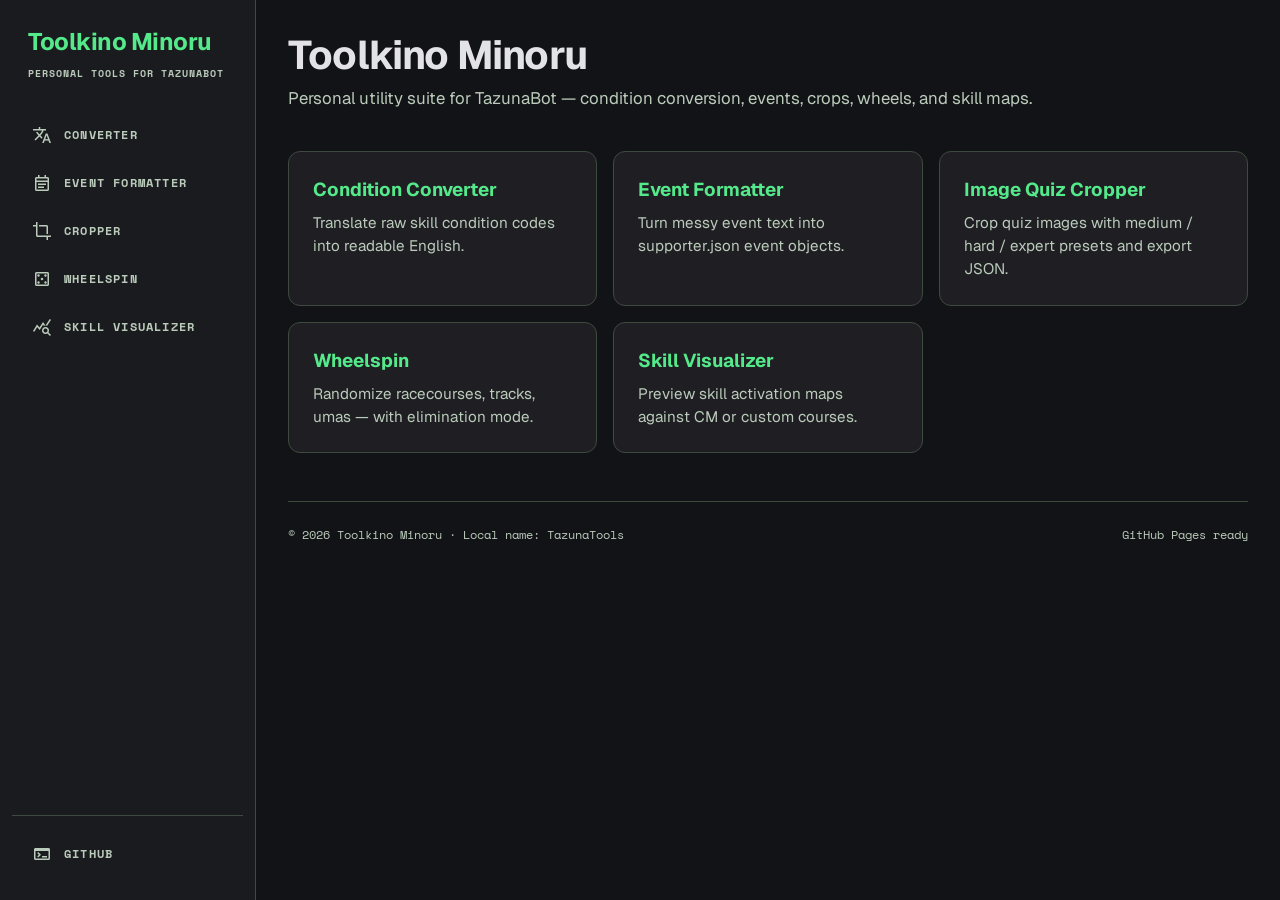
==== index.html @ f24ea07f "initial dump" ====
<!DOCTYPE html>
<html lang="en" class="dark">
<head>
  <meta charset="utf-8" />
  <meta name="viewport" content="width=device-width, initial-scale=1" />
  <title>Toolkino Minoru</title>
  <link rel="stylesheet" href="https://fonts.googleapis.com/css2?family=Material+Symbols+Outlined:wght,FILL@100..700,0..1&display=block" />
  <link rel="stylesheet" href="https://fonts.googleapis.com/css2?family=Geist:wght@400;600;700&family=Space+Mono:wght@400;700&display=swap" />
  <link rel="stylesheet" href="assets/css/app.css" />
  <link rel="stylesheet" href="assets/css/tools.css" />
</head>
<body data-page="home" data-root=".">
  <div id="sidebar-mount"></div>
  <main class="main">
    <header class="page-header">
      <h2>Toolkino Minoru</h2>
      <p>Personal utility suite for TazunaBot — condition conversion, events, crops, wheels, and skill maps.</p>
    </header>
    <section class="hub-grid">
      <a class="hub-card" href="converter/">
        <h3>Condition Converter</h3>
        <p>Translate raw skill condition codes into readable English.</p>
      </a>
      <a class="hub-card" href="formatter/">
        <h3>Event Formatter</h3>
        <p>Turn messy event text into supporter.json event objects.</p>
      </a>
      <a class="hub-card" href="cropper/">
        <h3>Image Quiz Cropper</h3>
        <p>Crop quiz images with medium / hard / expert presets and export JSON.</p>
      </a>
      <a class="hub-card" href="wheelspin/">
        <h3>Wheelspin</h3>
        <p>Randomize racecourses, tracks, umas — with elimination mode.</p>
      </a>
      <a class="hub-card" href="visualizer/">
        <h3>Skill Visualizer</h3>
        <p>Preview skill activation maps against CM or custom courses.</p>
      </a>
    </section>
    <footer class="site-footer">
      <span>© 2026 Toolkino Minoru · Local name: TazunaTools</span>
      <span>GitHub Pages ready</span>
    </footer>
  </main>
  <script src="assets/js/shared.js"></script>
  <script>
    // Home uses "." root; rewrite nav hrefs without ../
    document.addEventListener("DOMContentLoaded", () => {
      const mount = document.getElementById("sidebar-mount");
      mount.outerHTML = Toolkino.renderSidebar("");
    });
  </script>
</body>
</html>
---- assets/css/app.css ----
:root {
  --background: #121316;
  --surface: #121316;
  --surface-container-lowest: #0d0e11;
  --surface-container-low: #1a1b1e;
  --surface-container: #1f1f23;
  --surface-container-high: #292a2d;
  --surface-container-highest: #343538;
  --surface-variant: #343538;
  --on-surface: #e3e2e6;
  --on-surface-variant: #bbcbbb;
  --outline: #869486;
  --outline-variant: #3d4a3e;
  --primary: #54e98a;
  --primary-container: #2ecc71;
  --on-primary: #003919;
  --on-primary-container: #005027;
  --primary-fixed: #6bfe9c;
  --primary-fixed-dim: #4ae183;
  --secondary: #ffb961;
  --secondary-container: #e89300;
  --on-secondary: #472a00;
  --tertiary: #ffc1a6;
  --tertiary-container: #ff996a;
  --error: #ffb4ab;
  --on-error: #690005;
  --input-bg: #141517;
  --sidebar-w: 16rem;
  --glow: 0 0 20px rgba(84, 233, 138, 0.2);
  --glow-strong: 0 0 30px rgba(84, 233, 138, 0.4);
}

*,
*::before,
*::after {
  box-sizing: border-box;
}

html,
body {
  margin: 0;
  min-height: 100%;
  background: var(--background);
  color: var(--on-surface);
  font-family: Geist, system-ui, sans-serif;
  font-size: 16px;
  line-height: 1.5;
}

body {
  overflow-x: hidden;
}

a {
  color: inherit;
  text-decoration: none;
}

button,
input,
select,
textarea {
  font: inherit;
  color: inherit;
}

button {
  cursor: pointer;
  border: none;
  background: none;
}

.mono,
.font-mono {
  font-family: "Space Mono", ui-monospace, monospace;
}

.label-caps {
  font-family: "Space Mono", ui-monospace, monospace;
  font-size: 12px;
  font-weight: 700;
  letter-spacing: 0.1em;
  text-transform: uppercase;
  line-height: 1.3;
}

.sidebar {
  position: fixed;
  inset: 0 auto 0 0;
  width: var(--sidebar-w);
  background: var(--surface-container-low);
  border-right: 1px solid var(--outline-variant);
  display: flex;
  flex-direction: column;
  padding: 1.5rem 0.75rem;
  z-index: 50;
}

.sidebar-brand {
  padding: 0 1rem 2rem;
}

.sidebar-brand h1 {
  margin: 0;
  color: var(--primary);
  font-size: 24px;
  font-weight: 700;
  letter-spacing: -0.02em;
}

.sidebar-brand p {
  margin: 0.35rem 0 0;
  color: var(--on-surface-variant);
  font-family: "Space Mono", monospace;
  font-size: 10px;
  font-weight: 700;
  letter-spacing: 0.1em;
  text-transform: uppercase;
}

.sidebar nav {
  display: flex;
  flex-direction: column;
  gap: 0.25rem;
  flex: 1;
}

.nav-link {
  display: flex;
  align-items: center;
  gap: 0.75rem;
  padding: 0.75rem 1rem;
  margin: 0 0.25rem;
  border-radius: 0.5rem;
  color: var(--on-surface-variant);
  transition: background 0.15s, color 0.15s, transform 0.1s;
}

.nav-link:hover {
  background: var(--surface-container-highest);
  color: var(--on-surface);
}

.nav-link:active {
  transform: scale(0.98);
}

.nav-link.active {
  background: var(--primary-container);
  color: var(--on-primary-container);
  font-weight: 700;
  box-shadow: var(--glow);
}

.nav-link .material-symbols-outlined {
  font-size: 1.25rem;
}

.sidebar-footer {
  margin-top: auto;
  padding-top: 1rem;
  border-top: 1px solid var(--outline-variant);
}

.main {
  margin-left: var(--sidebar-w);
  min-height: 100vh;
  padding: 2rem 2rem 3rem;
  max-width: calc(var(--sidebar-w) + 1440px);
}

.page-header {
  margin-bottom: 2.5rem;
}

.page-header h2 {
  margin: 0;
  font-size: clamp(2rem, 4vw, 2.5rem);
  font-weight: 700;
  letter-spacing: -0.02em;
  line-height: 1.15;
}

.page-header p {
  margin: 0.5rem 0 0;
  color: var(--on-surface-variant);
  font-size: 1.05rem;
}

.panel {
  background: var(--surface-container-low);
  border: 1px solid var(--outline-variant);
  border-radius: 0.5rem;
  overflow: hidden;
  display: flex;
  flex-direction: column;
}

.panel-head {
  display: flex;
  align-items: center;
  justify-content: space-between;
  gap: 0.75rem;
  padding: 0.75rem 1rem;
  background: var(--surface-container-low);
  border-bottom: 1px solid var(--outline-variant);
}

.panel-dots {
  display: flex;
  align-items: center;
  gap: 0.4rem;
}

.panel-dots span {
  width: 0.7rem;
  height: 0.7rem;
  border-radius: 999px;
}

.dot-r { background: color-mix(in srgb, var(--error) 40%, transparent); }
.dot-y { background: color-mix(in srgb, var(--secondary) 40%, transparent); }
.dot-g { background: color-mix(in srgb, var(--primary) 40%, transparent); }

.panel-body {
  flex: 1;
  min-height: 0;
  position: relative;
}

.editor,
.output {
  width: 100%;
  height: 100%;
  min-height: 420px;
  margin: 0;
  padding: 1.25rem 1.5rem;
  background: var(--input-bg);
  border: none;
  outline: none;
  resize: none;
  color: var(--primary-fixed);
  font-family: "Space Mono", monospace;
  font-size: 0.95rem;
  line-height: 1.6;
  white-space: pre-wrap;
  overflow: auto;
}

.output {
  color: var(--on-surface-variant);
}

.editor:focus {
  box-shadow: inset 0 0 0 1px var(--primary);
}

.editor::placeholder {
  color: color-mix(in srgb, var(--outline-variant) 70%, transparent);
}

.btn {
  display: inline-flex;
  align-items: center;
  justify-content: center;
  gap: 0.5rem;
  padding: 0.7rem 1.1rem;
  border-radius: 0.5rem;
  font-weight: 700;
  transition: transform 0.12s, box-shadow 0.15s, filter 0.15s, background 0.15s;
}

.btn:active {
  transform: scale(0.97);
}

.btn-primary {
  background: var(--primary);
  color: var(--on-primary);
  box-shadow: var(--glow);
}

.btn-primary:hover {
  filter: brightness(1.08);
  box-shadow: var(--glow-strong);
}

.btn-ghost {
  background: transparent;
  border: 1px solid var(--outline-variant);
  color: var(--on-surface-variant);
}

.btn-ghost:hover {
  border-color: var(--primary);
  color: var(--primary);
}

.btn-icon {
  padding: 0.35rem;
  color: var(--on-surface-variant);
  border-radius: 0.35rem;
}

.btn-icon:hover {
  color: var(--primary);
}

.btn-icon.danger:hover {
  color: var(--error);
}

.btn-round {
  width: 5.5rem;
  height: 5.5rem;
  border-radius: 999px;
  background: var(--primary);
  color: var(--on-primary);
  box-shadow: var(--glow);
  position: relative;
}

.btn-round:hover {
  transform: scale(1.06);
  box-shadow: var(--glow-strong);
}

.btn-round .material-symbols-outlined {
  font-size: 2rem;
  font-weight: 700;
}

.split-3 {
  display: grid;
  grid-template-columns: 1fr auto 1fr;
  gap: 1.5rem;
  align-items: stretch;
}

.split-actions {
  display: flex;
  flex-direction: column;
  align-items: center;
  justify-content: center;
  gap: 1.25rem;
  min-width: 7rem;
}

.format-rail {
  display: flex;
  flex-direction: column;
  align-items: center;
  gap: 0.5rem;
  opacity: 0.45;
}

.format-rail .line {
  width: 2px;
  height: 3.5rem;
  background: linear-gradient(to bottom, transparent, var(--primary), transparent);
}

.tip {
  margin-top: 2.5rem;
  display: flex;
  align-items: center;
  gap: 1.25rem;
  max-width: 52rem;
  margin-left: auto;
  margin-right: auto;
  padding: 1.5rem;
  border-radius: 0.75rem;
  border: 1px solid color-mix(in srgb, var(--outline-variant) 50%, transparent);
  background: color-mix(in srgb, var(--surface-container-low) 50%, transparent);
}

.tip-icon {
  width: 3.25rem;
  height: 3.25rem;
  border-radius: 999px;
  display: grid;
  place-items: center;
  background: color-mix(in srgb, var(--primary) 12%, transparent);
  color: var(--primary);
  flex-shrink: 0;
}

.pill {
  display: inline-flex;
  align-items: center;
  gap: 0.4rem;
  padding: 0.2rem 0.7rem;
  border-radius: 999px;
  border: 1px solid var(--outline-variant);
  background: var(--surface-container-highest);
  font-family: "Space Mono", monospace;
  font-size: 10px;
  font-weight: 700;
  text-transform: uppercase;
}

.pill.ok {
  border-color: color-mix(in srgb, var(--primary) 35%, transparent);
  background: color-mix(in srgb, var(--primary) 12%, transparent);
  color: var(--primary);
}

.pill .dot {
  width: 0.45rem;
  height: 0.45rem;
  border-radius: 999px;
  background: var(--primary);
}

.field,
.select {
  width: 100%;
  background: var(--input-bg);
  border: 1px solid var(--outline-variant);
  border-radius: 0.5rem;
  padding: 0.7rem 0.9rem;
  outline: none;
  transition: border-color 0.15s, box-shadow 0.15s;
}

.field:focus,
.select:focus {
  border-color: var(--primary);
  box-shadow: 0 0 0 1px color-mix(in srgb, var(--primary) 35%, transparent);
}

.card {
  background: var(--surface-container);
  border: 1px solid var(--outline-variant);
  border-radius: 0.75rem;
  padding: 1.25rem;
}

.site-footer {
  margin-top: 3rem;
  padding-top: 1.5rem;
  border-top: 1px solid var(--outline-variant);
  display: flex;
  flex-wrap: wrap;
  justify-content: space-between;
  gap: 1rem;
  color: var(--on-surface-variant);
  font-family: "Space Mono", monospace;
  font-size: 12px;
}

.site-footer a:hover {
  color: var(--primary);
}

::-webkit-scrollbar {
  width: 8px;
  height: 8px;
}

::-webkit-scrollbar-track {
  background: var(--background);
}

::-webkit-scrollbar-thumb {
  background: var(--surface-container-highest);
  border-radius: 4px;
}

::-webkit-scrollbar-thumb:hover {
  background: var(--primary-fixed-dim);
}

@media (max-width: 1100px) {
  .split-3 {
    grid-template-columns: 1fr;
  }

  .split-actions {
    flex-direction: row;
    min-height: auto;
  }

  .format-rail {
    display: none;
  }
}

@media (max-width: 900px) {
  :root { --sidebar-w: 4.5rem; }

  .sidebar-brand p,
  .nav-link span:not(.material-symbols-outlined) {
    display: none;
  }

  .sidebar-brand {
    padding: 0 0.5rem 1.25rem;
    text-align: center;
  }

  .sidebar-brand h1 {
    font-size: 0.7rem;
    line-height: 1.2;
    word-break: break-word;
  }

  .nav-link {
    justify-content: center;
    padding: 0.85rem 0.5rem;
  }

  .main {
    padding: 1.25rem;
  }
}

@media (max-width: 600px) {
  .sidebar {
    position: sticky;
    width: 100%;
    height: auto;
    border-right: none;
    border-bottom: 1px solid var(--outline-variant);
    flex-direction: row;
    align-items: center;
    padding: 0.5rem;
  }

  .sidebar-brand { display: none; }
  .sidebar nav {
    flex-direction: row;
    overflow-x: auto;
    flex: 1;
  }
  .sidebar-footer { display: none; }
  .main { margin-left: 0; }
}
---- assets/css/tools.css ----
/* Tool-specific extras */
.muted { opacity: 0.45; font-style: italic; }
.hidden { display: none !important; }
.tok-key { color: #4ae183; font-weight: 700; }
.tok-string { color: #ffb961; }
.tok-bool { color: #ffc1a6; }
.tok-number { color: #ffb4ab; }
.tok-null { opacity: 0.5; }
.tok-error { color: #ffb4ab; }

.converter-grid,
.formatter-grid { display: contents; }

.hub-grid {
  display: grid;
  grid-template-columns: repeat(auto-fit, minmax(240px, 1fr));
  gap: 1rem;
}

.hub-card {
  display: block;
  padding: 1.5rem;
  border-radius: 0.75rem;
  border: 1px solid var(--outline-variant);
  background: var(--surface-container);
  transition: border-color 0.15s, box-shadow 0.15s, transform 0.12s;
}

.hub-card:hover {
  border-color: var(--primary);
  box-shadow: var(--glow);
  transform: translateY(-2px);
}

.hub-card h3 {
  margin: 0 0 0.5rem;
  color: var(--primary);
}

.hub-card p {
  margin: 0;
  color: var(--on-surface-variant);
  font-size: 0.95rem;
}

/* Cropper */
.cropper-layout {
  display: grid;
  grid-template-columns: 1fr 20rem;
  gap: 0;
  min-height: 70vh;
  border: 1px solid var(--outline-variant);
  border-radius: 0.75rem;
  overflow: hidden;
  background: var(--surface-container-low);
}

.crop-workspace {
  position: relative;
  display: flex;
  flex-direction: column;
  min-height: 560px;
  background:
    radial-gradient(circle, color-mix(in srgb, var(--primary) 18%, transparent) 1px, transparent 1px);
  background-size: 20px 20px;
  background-color: var(--surface-container-lowest);
}

.crop-toolbar {
  display: flex;
  flex-wrap: wrap;
  gap: 0.75rem;
  align-items: center;
  justify-content: space-between;
  padding: 1rem;
  border-bottom: 1px solid var(--outline-variant);
  background: var(--surface-container);
}

.crop-stage {
  flex: 1;
  display: grid;
  place-items: center;
  padding: 1rem;
  position: relative;
}

#crop-canvas {
  max-width: 100%;
  max-height: 60vh;
  border: 1px solid var(--outline-variant);
  border-radius: 0.5rem;
  cursor: grab;
  background: #000;
}

#crop-canvas:active { cursor: grabbing; }

.drop-zone {
  border: 2px dashed var(--outline-variant);
  border-radius: 0.75rem;
  padding: 3rem 2rem;
  text-align: center;
  color: var(--on-surface-variant);
  width: min(520px, 90%);
}

.drop-zone.dragover {
  border-color: var(--primary);
  color: var(--primary);
  box-shadow: var(--glow);
}

.crop-side {
  border-left: 1px solid var(--outline-variant);
  background: var(--surface-container-low);
  display: flex;
  flex-direction: column;
}

.crop-side-body {
  flex: 1;
  overflow: auto;
  padding: 1rem;
  display: flex;
  flex-direction: column;
  gap: 0.75rem;
}

.queue-item {
  display: grid;
  grid-template-columns: 5rem 1fr auto;
  gap: 0.6rem;
  align-items: center;
  padding: 0.65rem;
  border-radius: 0.5rem;
  border: 1px solid var(--outline-variant);
  background: var(--surface-container);
}

.queue-item.active {
  border-color: var(--primary);
  box-shadow: var(--glow);
}

.queue-thumb {
  width: 5rem;
  height: 2.8rem;
  border-radius: 0.25rem;
  overflow: hidden;
  background: #000;
}

.queue-thumb canvas { width: 100%; height: 100%; display: block; }
.queue-name { padding: 0.35rem 0.5rem; font-size: 0.85rem; }
.queue-meta .muted { margin: 0.2rem 0 0; font-size: 10px; font-style: normal; opacity: 0.7; }

.crop-side-foot {
  padding: 1rem;
  border-top: 1px solid var(--outline-variant);
  background: var(--surface-container-lowest);
}

#quiz-json {
  margin-top: 0.75rem;
  max-height: 160px;
  overflow: auto;
  padding: 0.75rem;
  background: var(--input-bg);
  border-radius: 0.5rem;
  border: 1px solid var(--outline-variant);
  font-size: 11px;
  color: var(--secondary);
}

/* Wheelspin */
.wheel-grid {
  display: grid;
  grid-template-columns: 1.3fr 1fr;
  gap: 1.5rem;
}

.wheel-panel {
  display: flex;
  flex-direction: column;
  align-items: center;
  justify-content: center;
  gap: 1.5rem;
  padding: 2rem;
  min-height: 640px;
  position: relative;
  overflow: hidden;
}

#wheel-canvas {
  border-radius: 999px;
  border: 8px solid var(--surface-container-highest);
  box-shadow: 0 0 60px rgba(0,0,0,0.6);
  transition: transform 4s cubic-bezier(0.1, 0, 0.1, 1);
}

.wheel-pointer {
  position: absolute;
  top: 1.5rem;
  left: 50%;
  transform: translateX(-50%);
  z-index: 2;
  color: var(--primary);
  filter: drop-shadow(0 2px 4px #000);
}

.stats-row {
  display: grid;
  grid-template-columns: repeat(3, 1fr);
  gap: 0.75rem;
  width: 100%;
}

.stat-card span {
  display: block;
  margin-bottom: 0.4rem;
  opacity: 0.65;
}

.stat-card strong {
  font-family: "Space Mono", monospace;
  font-size: 1.35rem;
  color: var(--primary);
}

.customize-panel {
  display: flex;
  flex-direction: column;
  max-height: 820px;
}

.customize-panel .panel-body {
  overflow: auto;
  padding: 1rem;
  display: flex;
  flex-direction: column;
  gap: 0.5rem;
}

.entry-row {
  display: flex;
  align-items: center;
  justify-content: space-between;
  gap: 0.5rem;
  padding: 0.55rem 0.65rem;
  border-radius: 0.5rem;
  border: 1px solid color-mix(in srgb, var(--outline-variant) 50%, transparent);
  background: var(--surface-container-low);
}

.entry-left {
  display: flex;
  align-items: center;
  gap: 0.6rem;
  flex: 1;
}

.swatch {
  width: 0.55rem;
  height: 0.55rem;
  border-radius: 999px;
  flex-shrink: 0;
}

.entry-edit {
  border: none;
  background: transparent;
  padding: 0.25rem 0;
}

.entry-edit:focus {
  box-shadow: none;
  color: var(--primary);
}

.toggle-row {
  display: flex;
  align-items: center;
  justify-content: space-between;
  gap: 1rem;
  padding: 0.75rem 0;
}

.toggle-row input {
  width: 1.1rem;
  height: 1.1rem;
  accent-color: var(--primary);
}

#eliminated-list {
  display: flex;
  flex-wrap: wrap;
  gap: 0.4rem;
}

/* Visualizer */
.viz-toolbar {
  display: flex;
  flex-wrap: wrap;
  gap: 0.75rem;
  align-items: center;
  margin-bottom: 1.25rem;
}

.viz-toolbar .field,
.viz-toolbar .select {
  min-width: 12rem;
  width: auto;
}

.map-shell {
  border: 1px solid var(--outline-variant);
  border-radius: 0.75rem;
  background: var(--surface-container);
  padding: 1rem;
  overflow: auto;
}

#map-host svg {
  width: 100%;
  height: auto;
  display: block;
  border-radius: 0.5rem;
}

.map-heading {
  text-align: center;
  margin-bottom: 1rem;
}

.map-heading h3 {
  margin: 0 0 0.6rem;
  color: var(--primary);
  font-size: 1.6rem;
}

#map-meta {
  display: flex;
  justify-content: center;
  gap: 0.5rem;
  flex-wrap: wrap;
}

.viz-grid {
  display: grid;
  grid-template-columns: 1.4fr 1fr;
  gap: 1rem;
  margin-top: 1rem;
}

.skill-card-head {
  display: flex;
  align-items: center;
  justify-content: space-between;
  gap: 0.75rem;
}

.effect-branch {
  padding: 0.75rem;
  border-radius: 0.5rem;
  background: var(--surface-container-low);
  border: 1px solid var(--outline-variant);
  margin-bottom: 0.6rem;
}

.effect-branch h4 { margin: 0 0 0.35rem; }
.effect-branch ul,
#skill-card ul {
  margin: 0.35rem 0 0;
  padding-left: 1.1rem;
  color: var(--on-surface-variant);
}

.raw-json {
  margin-top: 0.75rem;
  max-height: 220px;
  overflow: auto;
  padding: 0.75rem;
  background: var(--input-bg);
  border-radius: 0.5rem;
  font-size: 11px;
  color: var(--primary-fixed-dim);
}

@media (max-width: 1100px) {
  .cropper-layout,
  .wheel-grid,
  .viz-grid {
    grid-template-columns: 1fr;
  }
  .crop-side { border-left: none; border-top: 1px solid var(--outline-variant); }
}
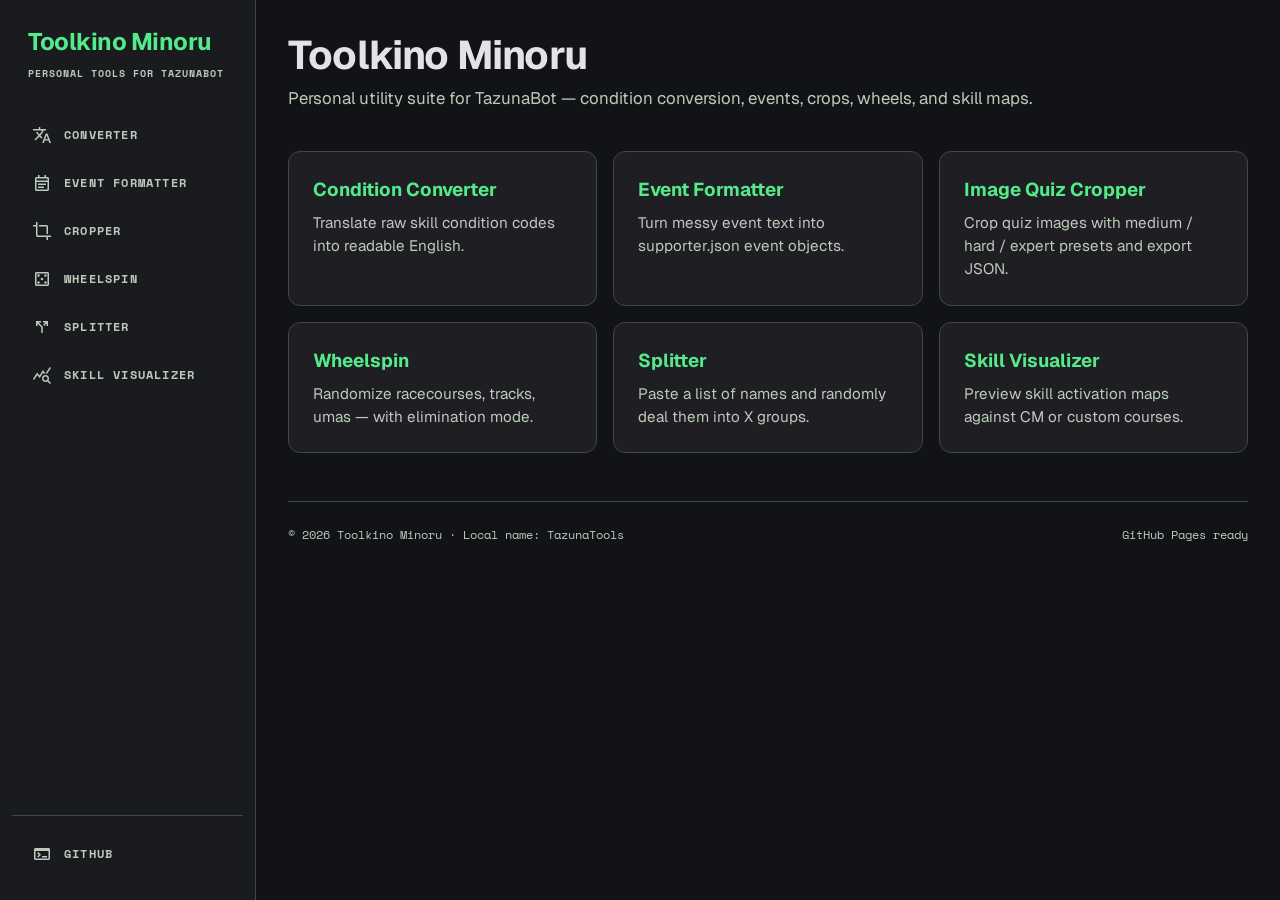
==== commit c2050ffa: "splitter" ====
--- a/index.html
+++ b/index.html
@@ -33,6 +33,10 @@
         <h3>Wheelspin</h3>
         <p>Randomize racecourses, tracks, umas — with elimination mode.</p>
       </a>
+      <a class="hub-card" href="splitter/">
+        <h3>Splitter</h3>
+        <p>Paste a list of names and randomly deal them into X groups.</p>
+      </a>
       <a class="hub-card" href="visualizer/">
         <h3>Skill Visualizer</h3>
         <p>Preview skill activation maps against CM or custom courses.</p>
--- a/assets/css/app.css
+++ b/assets/css/app.css
@@ -169,6 +169,102 @@
   max-width: calc(var(--sidebar-w) + 1440px);
 }
 
+/* Converter / Formatter: fill viewport, no page scroll */
+html:has(body.tool-fit) {
+  height: 100dvh;
+  overflow: hidden;
+}
+
+body.tool-fit {
+  height: 100dvh;
+  max-height: 100dvh;
+  overflow: hidden;
+}
+
+.main.main-fit {
+  height: 100dvh;
+  max-height: 100dvh;
+  min-height: 0;
+  width: calc(100% - var(--sidebar-w));
+  padding: 1rem 1.5rem 0.75rem;
+  display: flex;
+  flex-direction: column;
+  overflow: hidden;
+  max-width: none;
+  box-sizing: border-box;
+}
+
+.main-fit .page-header {
+  margin-bottom: 0.75rem;
+  flex: 0 0 auto;
+}
+
+.main-fit .page-header h2 {
+  font-size: clamp(1.35rem, 2vw, 1.75rem);
+}
+
+.main-fit .page-header p {
+  margin-top: 0.15rem;
+  font-size: 0.9rem;
+}
+
+.main-fit .split-3 {
+  flex: 0 1 auto;
+  width: 100%;
+  height: min(480px, calc(100dvh - 14rem));
+  max-height: min(480px, calc(100dvh - 14rem));
+  min-height: 320px;
+  align-items: stretch;
+  gap: 1rem;
+  overflow: hidden;
+  grid-template-columns: minmax(0, 1fr) 5.5rem minmax(0, 1fr);
+}
+
+.main-fit .panel {
+  min-height: 0;
+  height: 100%;
+  max-height: 100%;
+  overflow: hidden;
+}
+
+.main-fit .split-actions {
+  gap: 0.65rem;
+  align-self: center;
+  flex-shrink: 0;
+}
+
+.main-fit .btn-round {
+  width: 4.5rem;
+  height: 4.5rem;
+}
+
+.main-fit .format-rail .line {
+  height: 1.25rem;
+}
+
+.main-fit .tip {
+  margin-top: 0.65rem;
+  padding: 0.65rem 0.9rem;
+  flex: 0 0 auto;
+  max-width: none;
+  margin-left: 0;
+  margin-right: 0;
+  gap: 0.75rem;
+}
+
+.main-fit .tip-icon {
+  width: 2.1rem;
+  height: 2.1rem;
+}
+
+.main-fit .tip-icon .material-symbols-outlined {
+  font-size: 1.15rem;
+}
+
+.main-fit .site-footer {
+  display: none;
+}
+
 .page-header {
   margin-bottom: 2.5rem;
 }
@@ -201,21 +297,42 @@
   align-items: center;
   justify-content: space-between;
   gap: 0.75rem;
-  padding: 0.75rem 1rem;
-  background: var(--surface-container-low);
+  padding: 1.05rem 1.35rem;
+  min-height: 3.75rem;
+  background: var(--surface-container);
   border-bottom: 1px solid var(--outline-variant);
+  flex: 0 0 auto;
+  overflow: visible;
+}
+
+.panel-title {
+  font-family: Geist, system-ui, sans-serif;
+  font-size: 0.95rem;
+  font-weight: 600;
+  letter-spacing: 0.04em;
+  text-transform: uppercase;
+  color: var(--on-surface-variant);
+  line-height: 1.2;
+  white-space: nowrap;
 }
 
 .panel-dots {
   display: flex;
   align-items: center;
-  gap: 0.4rem;
+  gap: 0.45rem;
+  min-width: 0;
+  flex: 1;
+}
+
+.panel-head .btn-icon .material-symbols-outlined {
+  font-size: 1.45rem;
 }
 
 .panel-dots span {
-  width: 0.7rem;
-  height: 0.7rem;
+  width: 0.75rem;
+  height: 0.75rem;
   border-radius: 999px;
+  flex-shrink: 0;
 }
 
 .dot-r { background: color-mix(in srgb, var(--error) 40%, transparent); }
@@ -226,25 +343,37 @@
   flex: 1;
   min-height: 0;
   position: relative;
+  display: flex;
+  flex-direction: column;
 }
 
 .editor,
 .output {
   width: 100%;
   height: 100%;
-  min-height: 420px;
+  min-height: 0;
+  flex: 1;
   margin: 0;
-  padding: 1.25rem 1.5rem;
+  padding: 1.35rem 1.5rem;
   background: var(--input-bg);
   border: none;
   outline: none;
   resize: none;
   color: var(--primary-fixed);
-  font-family: "Space Mono", monospace;
-  font-size: 0.95rem;
-  line-height: 1.6;
-  white-space: pre-wrap;
+  font-family: "Space Mono", ui-monospace, monospace;
+  font-size: 1.05rem;
+  line-height: 1.7;
+  white-space: pre;
   overflow: auto;
+  word-break: normal;
+  overflow-wrap: normal;
+}
+
+.main-fit .editor,
+.main-fit .output {
+  font-size: 1.3rem;
+  line-height: 1.7;
+  padding: 1.4rem 1.6rem;
 }
 
 .output {
@@ -256,7 +385,8 @@
 }
 
 .editor::placeholder {
-  color: color-mix(in srgb, var(--outline-variant) 70%, transparent);
+  color: color-mix(in srgb, var(--outline-variant) 85%, var(--on-surface-variant));
+  opacity: 1;
 }
 
 .btn {
@@ -471,7 +601,7 @@
   background: var(--primary-fixed-dim);
 }
 
-@media (max-width: 1100px) {
+@media (max-width: 720px) {
   .split-3 {
     grid-template-columns: 1fr;
   }
@@ -484,27 +614,48 @@
   .format-rail {
     display: none;
   }
+
+  .main-fit .split-3 {
+    display: flex;
+    flex-direction: column;
+    gap: 0.75rem;
+    height: min(640px, calc(100dvh - 12rem));
+    max-height: min(640px, calc(100dvh - 12rem));
+  }
+
+  .main-fit .panel {
+    flex: 1 1 0;
+    min-height: 0;
+    height: auto;
+  }
+
+  .main-fit .split-actions {
+    flex: 0 0 auto;
+  }
+
+  .main-fit .btn-round {
+    width: 3.75rem;
+    height: 3.75rem;
+  }
+
+  .main-fit .page-header p {
+    display: none;
+  }
+
+  .main-fit .tip p:not(.label-caps) {
+    font-size: 0.85rem;
+  }
 }
 
 @media (max-width: 900px) {
   :root { --sidebar-w: 4.5rem; }
 
+  .sidebar-brand,
   .sidebar-brand p,
   .nav-link span:not(.material-symbols-outlined) {
     display: none;
   }
 
-  .sidebar-brand {
-    padding: 0 0.5rem 1.25rem;
-    text-align: center;
-  }
-
-  .sidebar-brand h1 {
-    font-size: 0.7rem;
-    line-height: 1.2;
-    word-break: break-word;
-  }
-
   .nav-link {
     justify-content: center;
     padding: 0.85rem 0.5rem;
@@ -512,6 +663,10 @@
 
   .main {
     padding: 1.25rem;
+  }
+
+  .main.main-fit {
+    width: calc(100% - var(--sidebar-w));
   }
 }
 
--- a/assets/css/tools.css
+++ b/assets/css/tools.css
@@ -313,6 +313,105 @@
   width: auto;
 }
 
+.skill-combo {
+  position: relative;
+  flex: 1 1 22rem;
+  min-width: 16rem;
+}
+
+.skill-combo .field {
+  width: 100%;
+  min-width: 0;
+}
+
+.skill-combo-list {
+  position: absolute;
+  z-index: 30;
+  left: 0;
+  right: 0;
+  top: calc(100% + 0.3rem);
+  max-height: 18rem;
+  overflow: auto;
+  background: var(--surface-container-high);
+  border: 1px solid var(--outline-variant);
+  border-radius: 0.6rem;
+  box-shadow: 0 12px 32px rgba(0, 0, 0, 0.35);
+}
+
+.skill-combo-item {
+  display: flex;
+  justify-content: space-between;
+  gap: 0.75rem;
+  align-items: baseline;
+  padding: 0.5rem 0.75rem;
+  cursor: pointer;
+  font-size: 0.92rem;
+}
+
+.skill-combo-item:hover,
+.skill-combo-item.active {
+  background: color-mix(in srgb, var(--primary) 14%, transparent);
+}
+
+.skill-combo-item .meta {
+  font-size: 10px;
+  color: var(--on-surface-variant);
+  font-family: "Space Mono", monospace;
+  white-space: nowrap;
+}
+
+.skill-combo-empty,
+.skill-combo-more {
+  padding: 0.6rem 0.75rem;
+  color: var(--on-surface-variant);
+  font-size: 0.85rem;
+}
+
+.viz-filters {
+  display: flex;
+  flex-wrap: wrap;
+  align-items: center;
+  gap: 0.4rem 0.55rem;
+  margin: -0.5rem 0 1.15rem;
+}
+
+.viz-filters .label-caps {
+  color: var(--on-surface-variant);
+  font-size: 10px;
+  margin-right: 0.15rem;
+}
+
+.filter-sep {
+  width: 1px;
+  height: 1rem;
+  background: var(--outline-variant);
+  margin: 0 0.25rem;
+}
+
+.filter-chip {
+  display: inline-flex;
+  align-items: center;
+  gap: 0.35rem;
+  padding: 0.28rem 0.55rem;
+  border-radius: 999px;
+  border: 1px solid var(--outline-variant);
+  background: var(--surface-container);
+  font-size: 0.8rem;
+  cursor: pointer;
+  user-select: none;
+}
+
+.filter-chip:has(input:checked) {
+  border-color: var(--primary);
+  background: color-mix(in srgb, var(--primary) 16%, transparent);
+  color: var(--primary);
+}
+
+.filter-chip input {
+  margin: 0;
+  accent-color: var(--primary);
+}
+
 .map-shell {
   border: 1px solid var(--outline-variant);
   border-radius: 0.75rem;
@@ -387,10 +486,81 @@
   color: var(--primary-fixed-dim);
 }
 
+/* Splitter */
+.splitter-layout {
+  display: grid;
+  grid-template-columns: minmax(18rem, 22rem) 1fr;
+  gap: 1.25rem;
+  align-items: stretch;
+  min-height: 0;
+  flex: 1;
+}
+
+.splitter-layout .panel {
+  display: flex;
+  flex-direction: column;
+  min-height: 0;
+}
+
+.splitter-layout .panel-body {
+  flex: 1;
+  min-height: 12rem;
+}
+
+.splitter-controls {
+  display: flex;
+  flex-wrap: wrap;
+  gap: 0.5rem;
+  align-items: end;
+  padding: 0.85rem 1rem;
+  border-top: 1px solid var(--outline-variant);
+}
+
+.splitter-count {
+  display: flex;
+  flex-direction: column;
+  gap: 0.25rem;
+}
+
+.splitter-count .field {
+  width: 5rem;
+}
+
+.splitter-results {
+  display: grid;
+  grid-template-columns: repeat(auto-fit, minmax(14rem, 1fr));
+  gap: 0.85rem;
+  align-content: start;
+  min-height: 0;
+  overflow: auto;
+}
+
+.split-group {
+  border: 1px solid var(--outline-variant);
+  border-radius: 0.75rem;
+  background: var(--surface-container);
+  padding: 0.75rem 0.9rem 0.9rem;
+}
+
+.split-group-head {
+  display: flex;
+  align-items: center;
+  gap: 0.5rem;
+  margin-bottom: 0.45rem;
+}
+
+.split-group-head strong { flex: 1; }
+.split-group ul {
+  margin: 0;
+  padding-left: 1.1rem;
+  color: var(--on-surface-variant);
+}
+
 @media (max-width: 1100px) {
   .cropper-layout,
   .wheel-grid,
-  .viz-grid {
+  .viz-grid,
+  .splitter-layout {
     grid-template-columns: 1fr;
   }
   .crop-side { border-left: none; border-top: 1px solid var(--outline-variant); }
